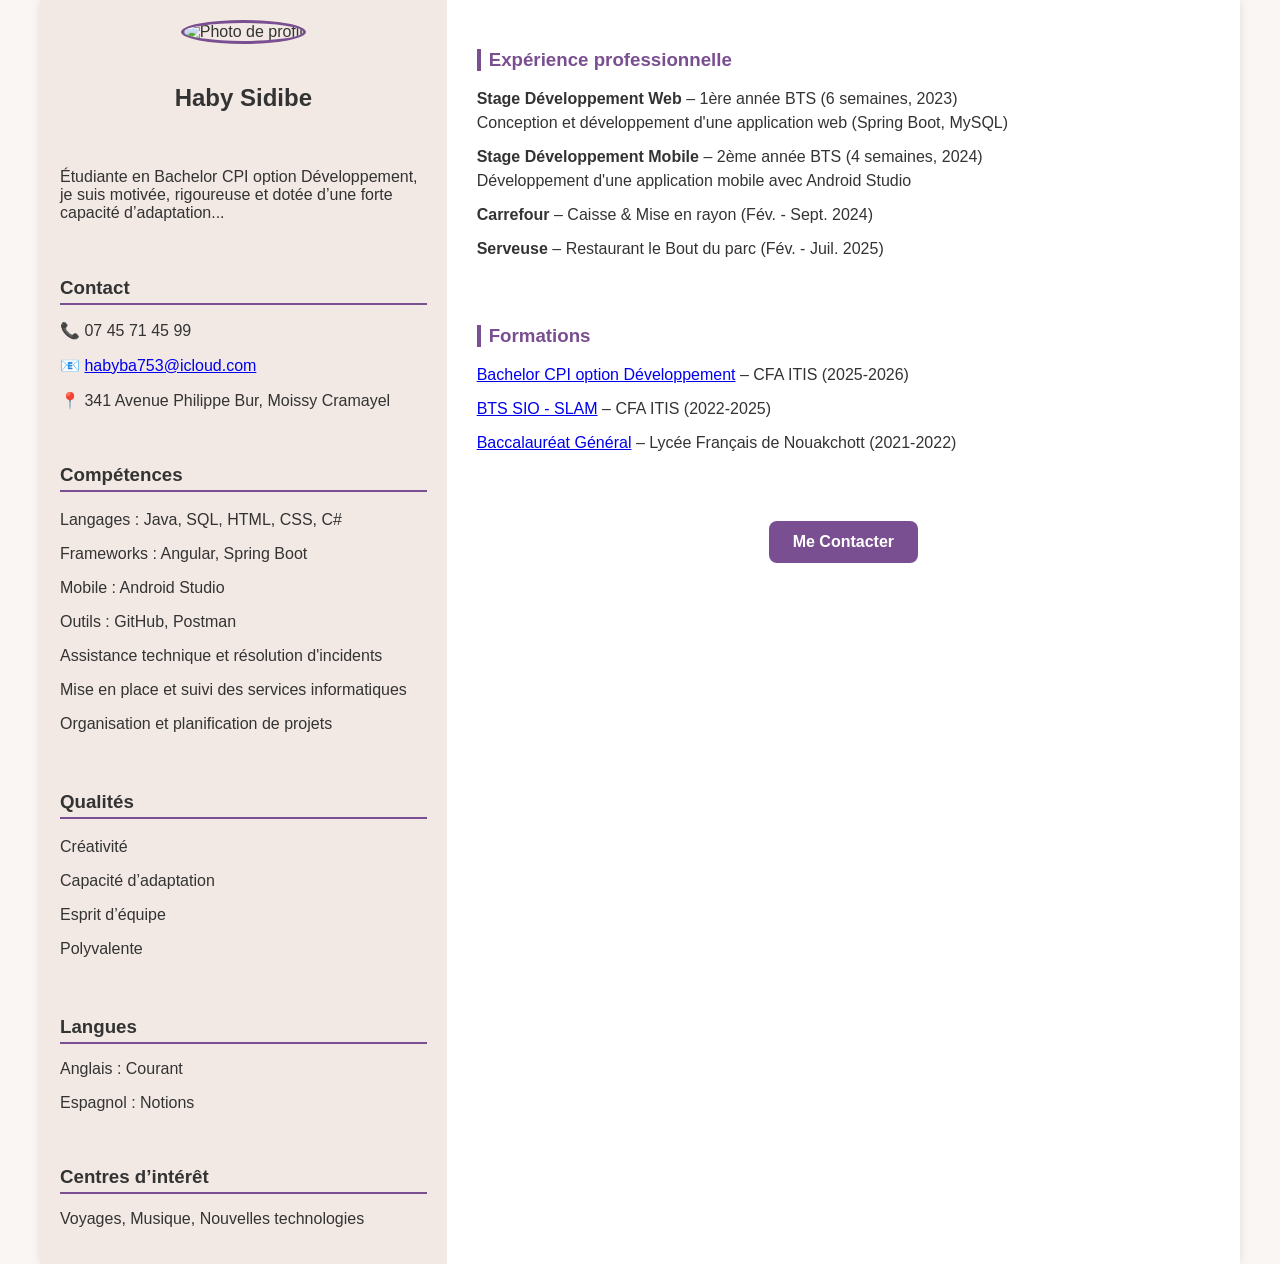
==== index.html @ 22d887fc "DM" ====
<!DOCTYPE html>
<html lang="fr">
<head>
  <meta charset="UTF-8">
  <meta name="viewport" content="width=device-width, initial-scale=1.0">
  <title>CV - Haby Sidibe</title>
  <link rel="stylesheet" href="css/main.css">
  <link rel="stylesheet" href="../css/style.css">
</head>
<body>
  <div class="container">

    <!-- Colonne gauche -->
    <aside class="left">
      <div class="photo">
        <img src="photo.jpg" alt="Photo de profil">
      </div>
      <h2>Haby Sidibe</h2>
      <p class="description">
        Étudiante en Bachelor CPI option Développement, je suis motivée, rigoureuse et dotée d’une forte capacité d’adaptation...
      </p>

      <section class="contact">
        <h3>Contact</h3>
        <p>📞 07 45 71 45 99</p>
        <p>📧 <a href="mailto:habyba753@icloud.com">habyba753@icloud.com</a></p>
        <p>📍 341 Avenue Philippe Bur, Moissy Cramayel</p>
      </section>

      <section class="skills">
        <h3>Compétences</h3>
        <ul>
          <li>Langages : Java, SQL, HTML, CSS, C#</li>
          <li>Frameworks : Angular, Spring Boot</li>
          <li>Mobile : Android Studio</li>
          <li>Outils : GitHub, Postman</li>
          <li>Assistance technique et résolution d'incidents</li>
          <li>Mise en place et suivi des services informatiques</li>
          <li>Organisation et planification de projets</li>
        </ul>
      </section>

      <section class="qualities">
        <h3>Qualités</h3>
        <ul>
          <li>Créativité</li>
          <li>Capacité d’adaptation</li>
          <li>Esprit d’équipe</li>
          <li>Polyvalente</li>
        </ul>
      </section>

      <section class="languages">
        <h3>Langues</h3>
        <p>Anglais : Courant</p>
        <p>Espagnol : Notions</p>
      </section>

      <section class="interests">
        <h3>Centres d’intérêt</h3>
        <p>Voyages, Musique, Nouvelles technologies</p>
      </section>
    </aside>

    <!-- Colonne droite -->
    <main class="right">
      <section>
        <h3>Expérience professionnelle</h3>
        <ul>
          <li><strong>Stage Développement Web</strong> – 1ère année BTS (6 semaines, 2023)<br>
          Conception et développement d'une application web (Spring Boot, MySQL)</li>
          <li><strong>Stage Développement Mobile</strong> – 2ème année BTS (4 semaines, 2024)<br>
          Développement d'une application mobile avec Android Studio</li>
          <li><strong>Carrefour</strong> – Caisse & Mise en rayon (Fév. - Sept. 2024)</li>
          <li><strong>Serveuse</strong> – Restaurant le Bout du parc (Fév. - Juil. 2025)</li>
        </ul>
      </section>

      <section>
        <h3>Formations</h3>
        <ul>
          <li><a href="#">Bachelor CPI option Développement</a> – CFA ITIS (2025-2026)</li>
          <li><a href="#">BTS SIO - SLAM</a> – CFA ITIS (2022-2025)</li>
          <li><a href="#">Baccalauréat Général</a> – Lycée Français de Nouakchott (2021-2022)</li>
        </ul>
      </section>

      <!-- Bouton Contact -->
      <div class="contact-btn">
        <a href="contact.html" class="btn">Me Contacter</a>
      </div>
    </main>
  </div>
</body>
</html>
---- css/style.css ----
/* Réglages généraux */
body {
  font-family: Arial, sans-serif;
  margin: 0;
  background: #f9f6f4;
  color: #333;
}

/* Conteneur principal en Flexbox */
.container {
  display: flex;
  flex-direction: row;
  max-width: 1200px;
  margin: auto;
  background: #fff;
  box-shadow: 0 0 10px rgba(0,0,0,0.1);
}

/* Colonne gauche */
.left {
  flex: 1;
  background: #f2e9e4;
  padding: 20px;
  display: flex;
  flex-direction: column;
  align-items: center; /* centre les éléments horizontalement */
  gap: 20px; /* espace entre les blocs */
}

/* Photo */
.photo img {
  width: 150px;
  border-radius: 50%;
  border: 3px solid #7a4f91;
}

/* Sections de la colonne gauche */
.left section {
  width: 100%;
}

.left h3 {
  margin-bottom: 8px;
  border-bottom: 2px solid #7a4f91;
  padding-bottom: 4px;
}

/* Colonne droite */
.right {
  flex: 2;
  padding: 30px;
  display: flex;
  flex-direction: column;
  gap: 30px;
}

/* Titres des sections */
.right h3 {
  color: #7a4f91;
  margin-bottom: 10px;
  border-left: 4px solid #7a4f91;
  padding-left: 8px;
}

/* Listes */
ul {
  list-style: none;
  padding: 0;
}

ul li {
  margin-bottom: 10px;
  line-height: 1.5;
}

/* Bouton contact */
.contact-btn {
  display: flex;
  justify-content: center;
  margin-top: 20px;
}

.btn {
  display: inline-block;
  background: #7a4f91;
  color: #fff;
  padding: 12px 24px;
  text-decoration: none;
  border-radius: 8px;
  font-weight: bold;
  transition: background 0.3s;
}

.btn:hover {
  background: #5a3470;
}

/* Formulaire contact.html */
form {
  display: flex;
  flex-direction: column;
  gap: 15px;
}

form label {
  font-weight: bold;
}

form input, 
form textarea {
  padding: 10px;
  border: 1px solid #ccc;
  border-radius: 6px;
  font-size: 14px;
  width: 100%;
  box-sizing: border-box;
}

form button {
  align-self: flex-start;
}
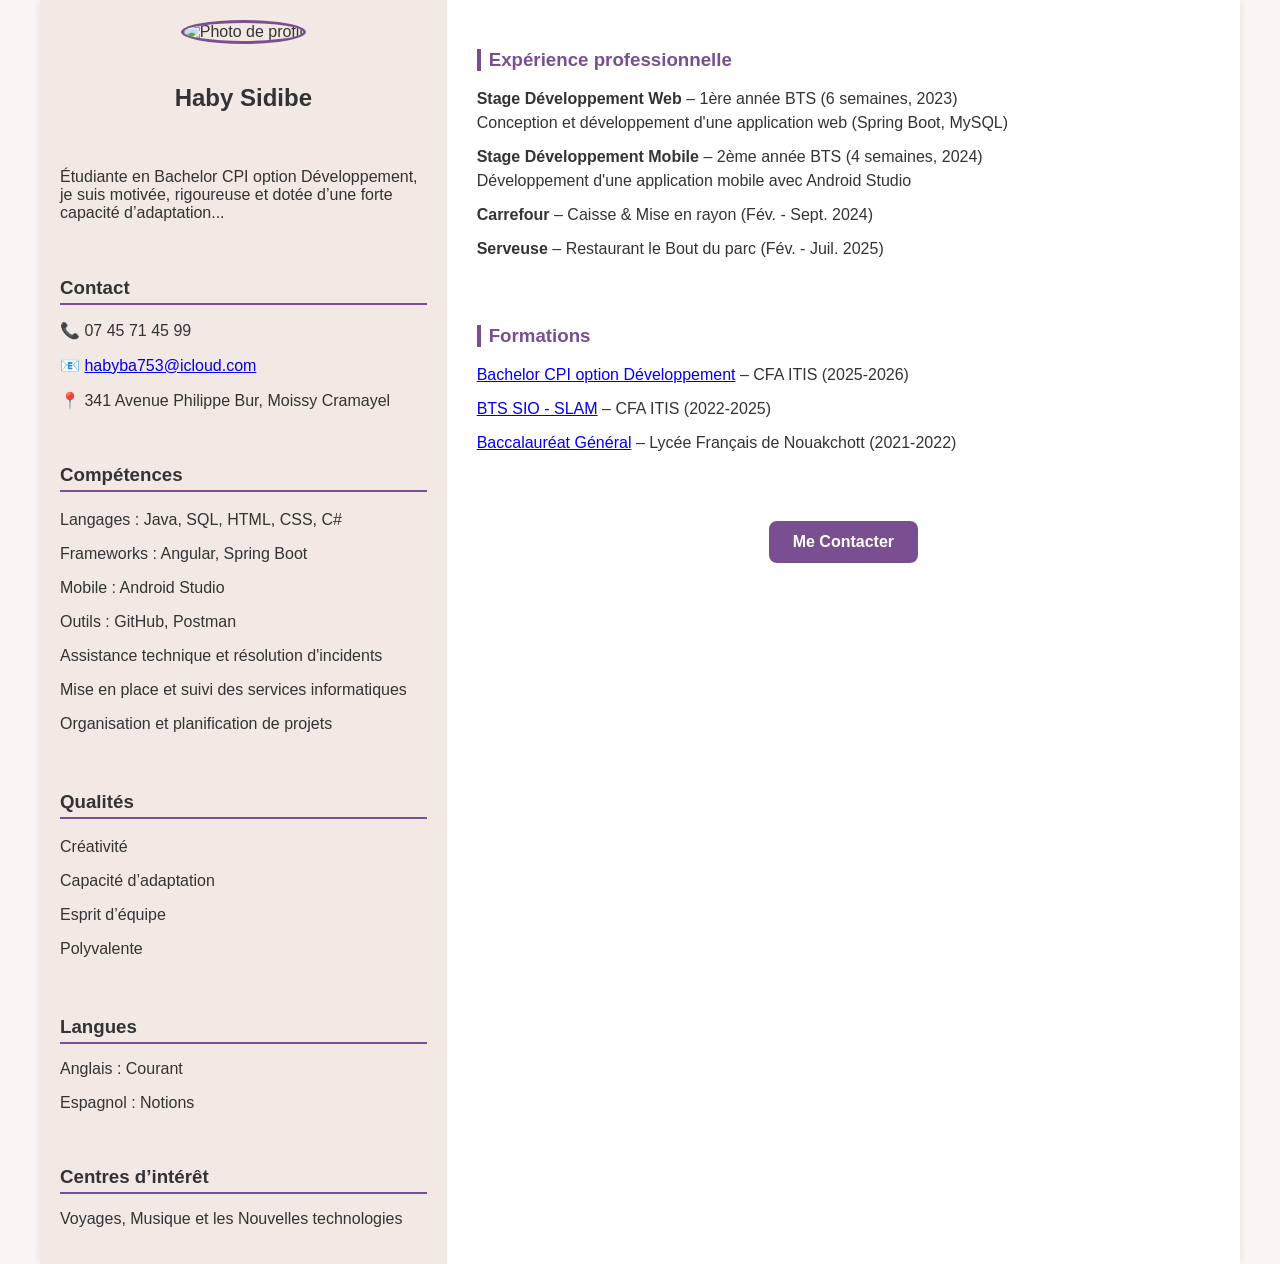
==== commit e87a5faa: "depot" ====
--- a/index.html
+++ b/index.html
@@ -58,7 +58,7 @@
 
       <section class="interests">
         <h3>Centres d’intérêt</h3>
-        <p>Voyages, Musique, Nouvelles technologies</p>
+        <p>Voyages, Musique et les Nouvelles technologies</p>
       </section>
     </aside>
 
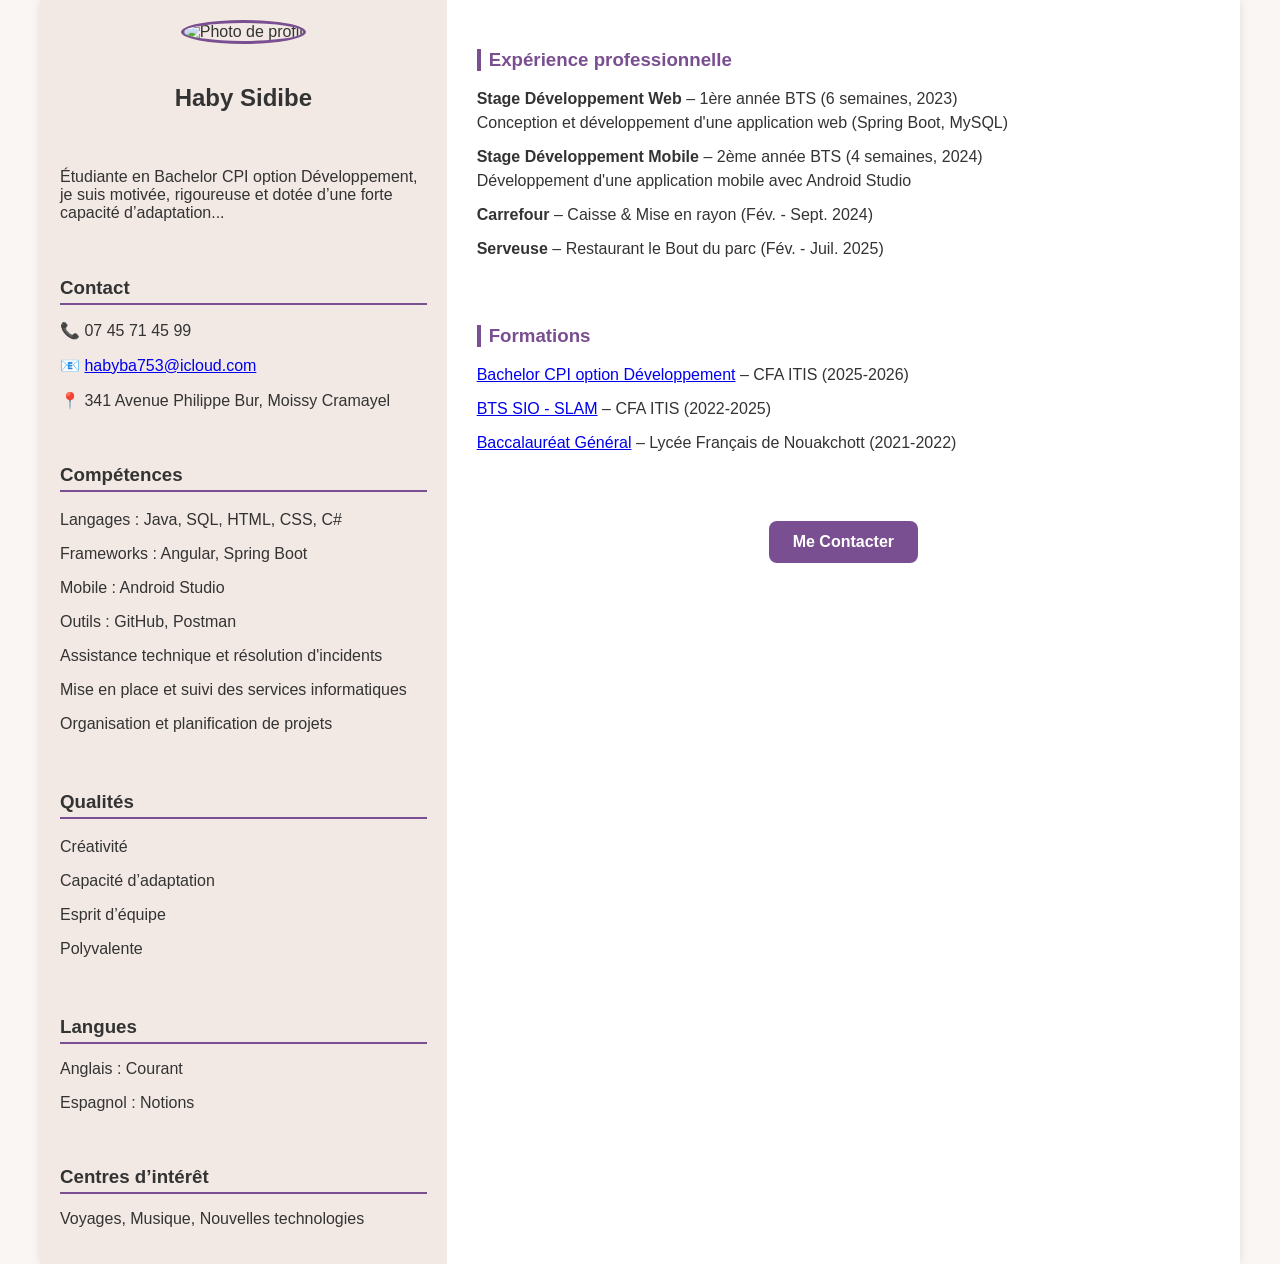
==== commit 7ae8d9b2: "feat: correction" ====
--- a/index.html
+++ b/index.html
@@ -4,8 +4,7 @@
   <meta charset="UTF-8">
   <meta name="viewport" content="width=device-width, initial-scale=1.0">
   <title>CV - Haby Sidibe</title>
-  <link rel="stylesheet" href="css/main.css">
-  <link rel="stylesheet" href="../css/style.css">
+  <link rel="stylesheet" href="css/style.css">
 </head>
 <body>
   <div class="container">
@@ -58,7 +57,7 @@
 
       <section class="interests">
         <h3>Centres d’intérêt</h3>
-        <p>Voyages, Musique et les Nouvelles technologies</p>
+        <p>Voyages, Musique, Nouvelles technologies</p>
       </section>
     </aside>
 
